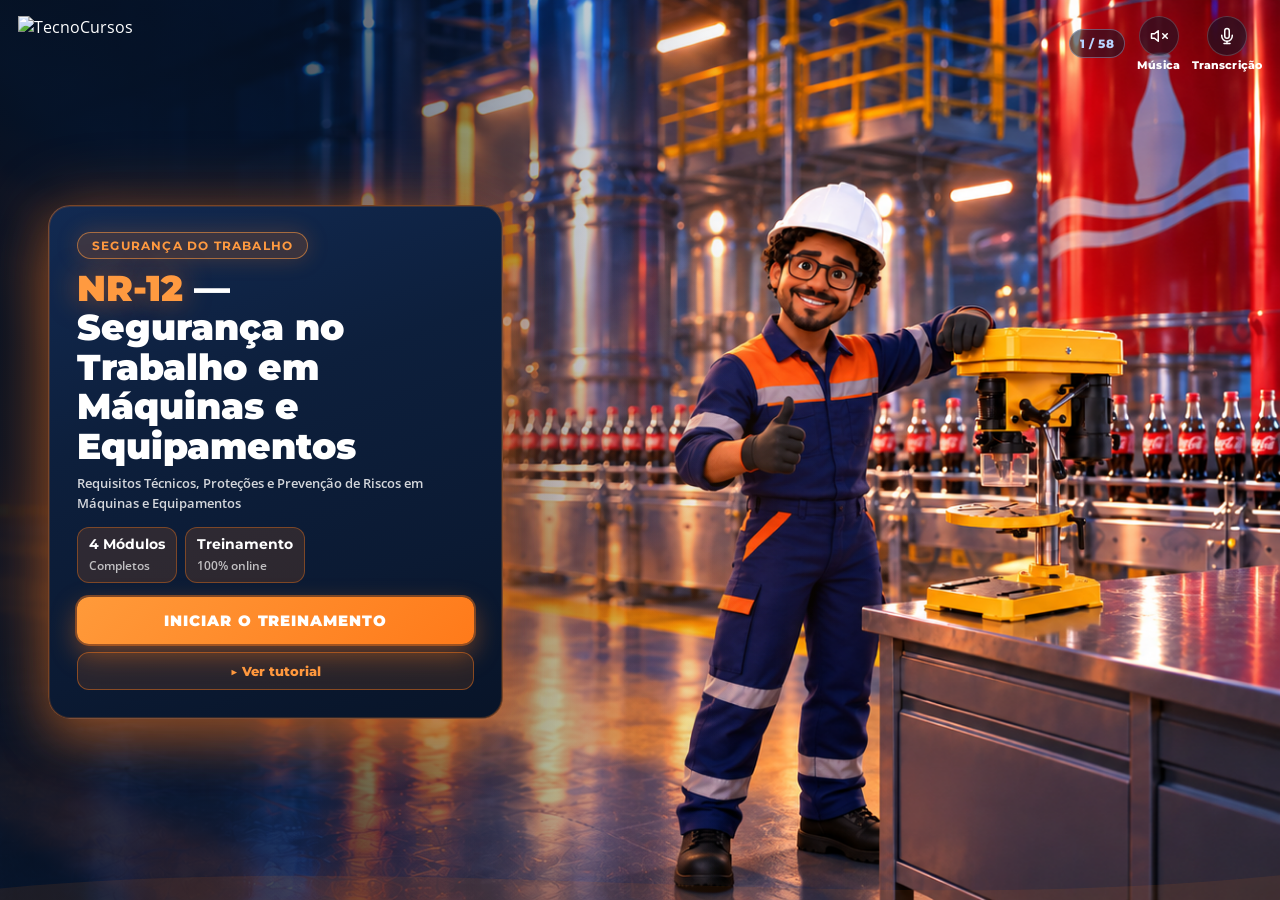
==== index.html @ e81b7217 "Adapta o treino para NR-12 FEMSA, com videos do modulo 1 e identidade visual. EOF  Co-authored-by: C" ====
<!DOCTYPE html>
<html lang="pt-BR">
<head>
  <meta charset="UTF-8">
  <meta http-equiv="refresh" content="0; url=sessao-aprender.html">
  <link rel="canonical" href="sessao-aprender.html">
  <title>NR-12 — Segurança no Trabalho em Máquinas e Equipamentos</title>
</head>
<body>
  <p style="font-family:Montserrat,sans-serif;padding:24px">
    Abrindo a sessão…
    <a href="sessao-aprender.html">Clique aqui se não abrir</a>
  </p>
</body>
</html>
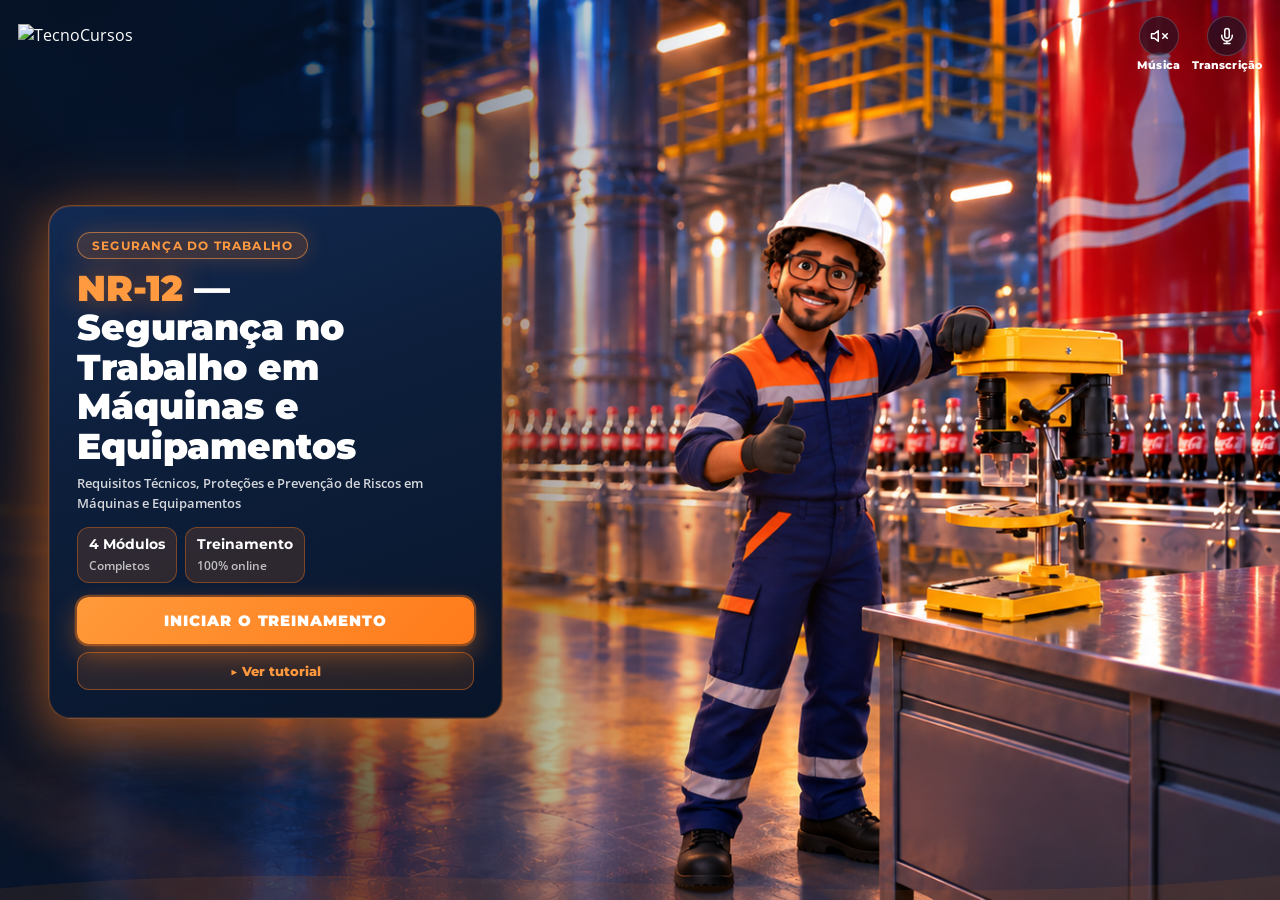
==== commit fcfc508c: "Finaliza o treinamento NR-12 FEMSA com os quatro módulos, vídeos, quizzes e narração do proxy Tecno." ====
--- a/index.html
+++ b/index.html
@@ -2,14 +2,14 @@
 <html lang="pt-BR">
 <head>
   <meta charset="UTF-8">
-  <meta http-equiv="refresh" content="0; url=sessao-aprender.html">
-  <link rel="canonical" href="sessao-aprender.html">
+  <meta http-equiv="refresh" content="0; url=sessao-aprender.html?v=20260921b">
+  <link rel="canonical" href="sessao-aprender.html?v=20260921b">
   <title>NR-12 — Segurança no Trabalho em Máquinas e Equipamentos</title>
 </head>
 <body>
   <p style="font-family:Montserrat,sans-serif;padding:24px">
     Abrindo a sessão…
-    <a href="sessao-aprender.html">Clique aqui se não abrir</a>
+    <a href="sessao-aprender.html?v=20260921b">Clique aqui se não abrir</a>
   </p>
 </body>
 </html>
